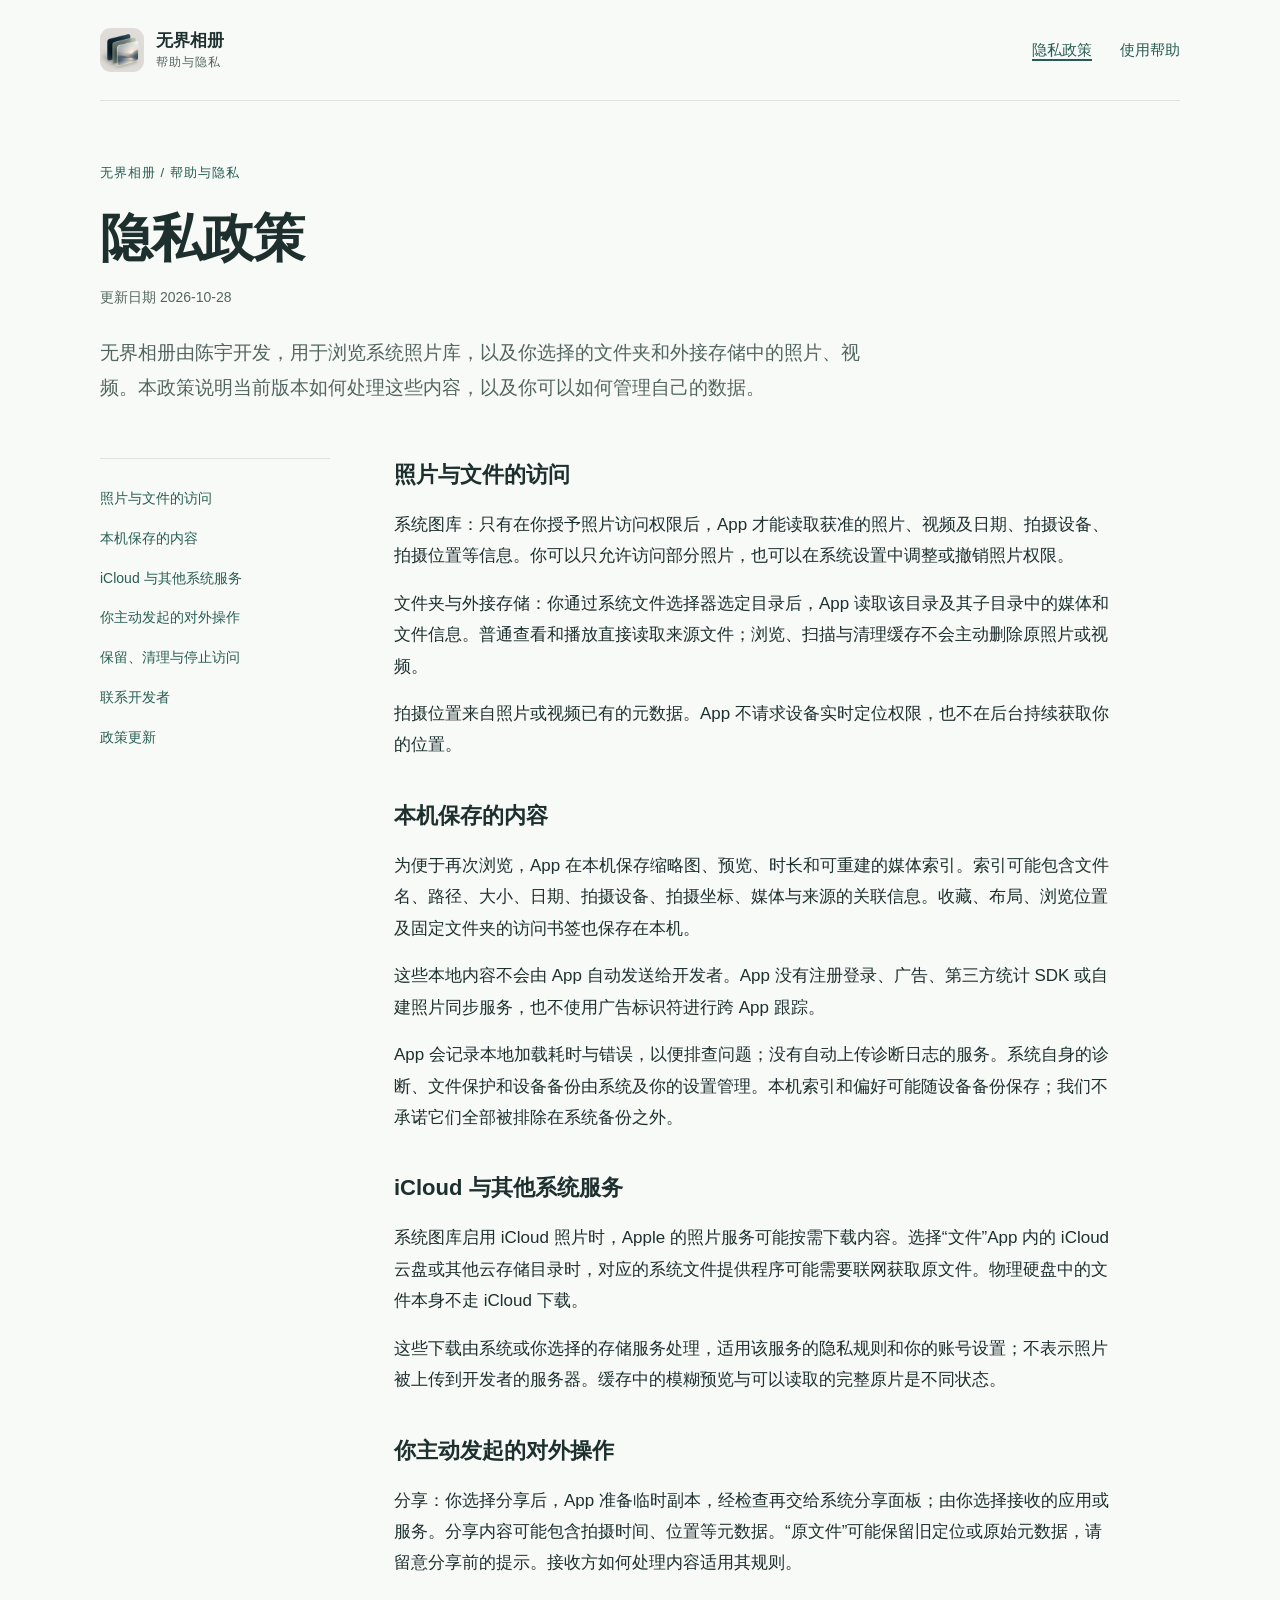
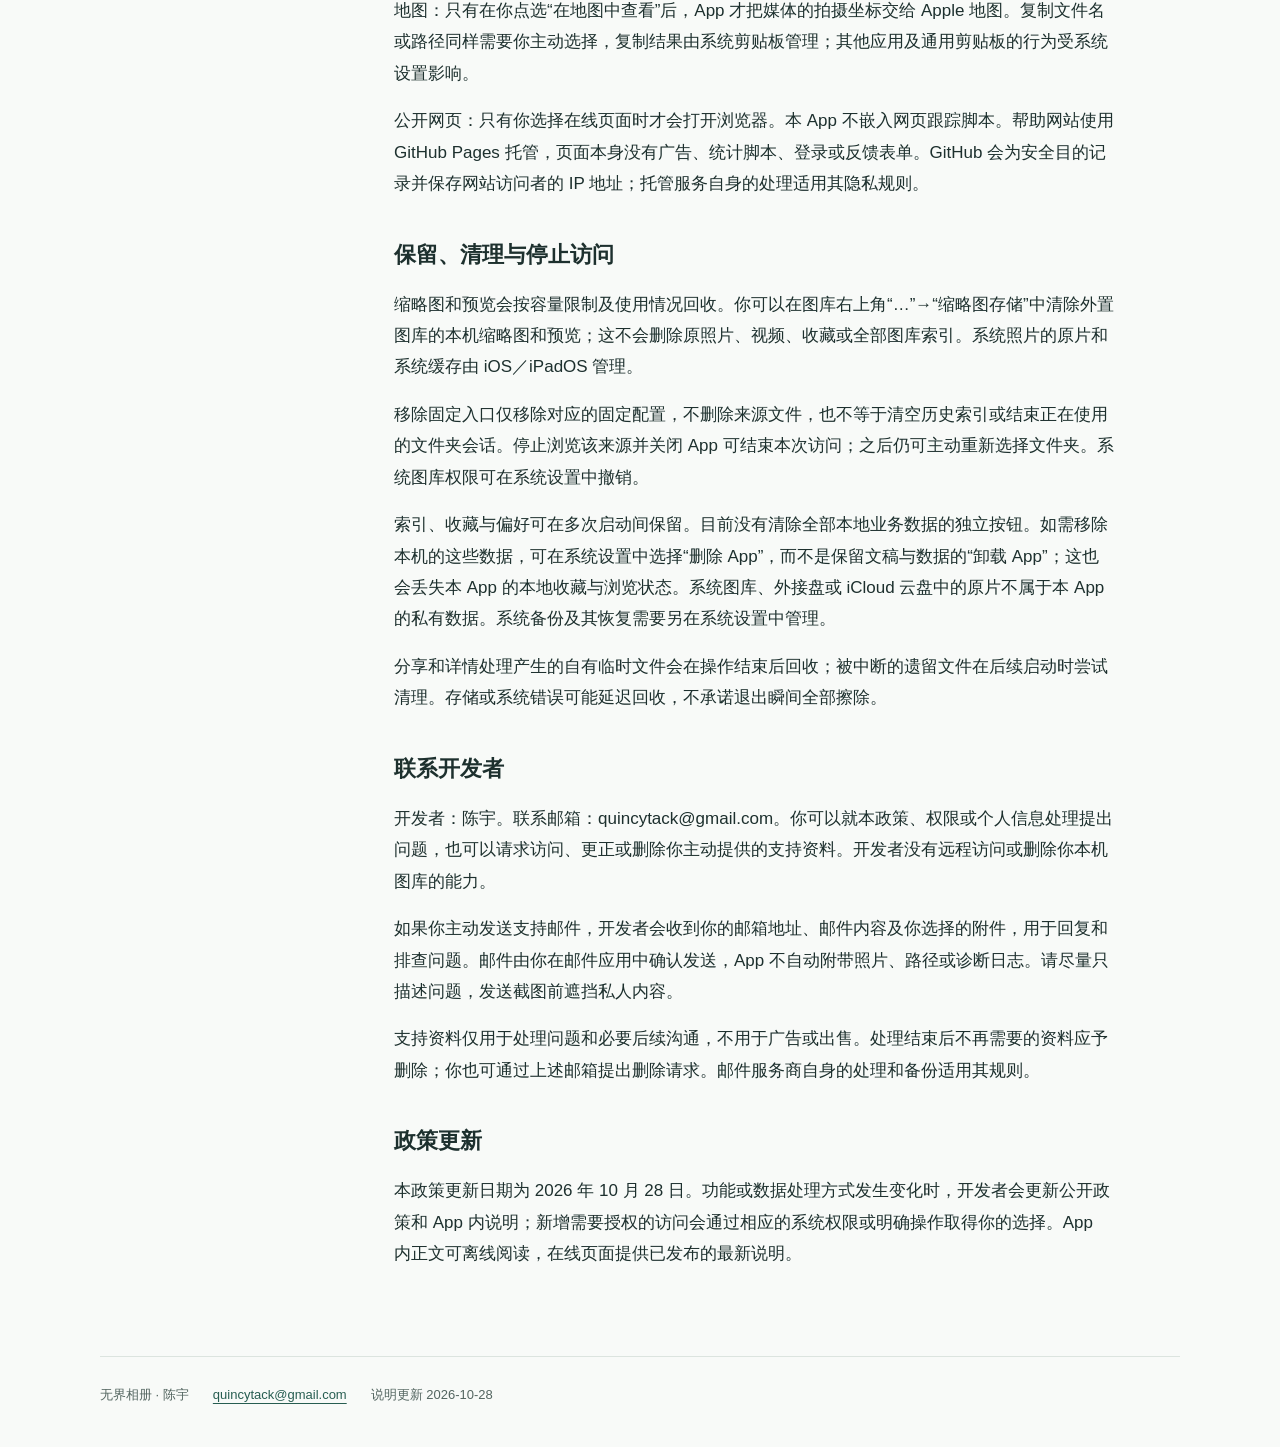
==== privacy.html @ c0c4c89c "Publish public privacy policy and support pages 做了什么 发布6个公开静态文件：3个HTML页面、样式、品牌图标和.nojekyll。  为什么 提供无" ====
<!doctype html>
<html lang="zh-CN"><head><meta charset="utf-8"><meta name="viewport" content="width=device-width, initial-scale=1">
<meta name="color-scheme" content="light dark"><meta name="description" content="无界相册的使用帮助、隐私政策与开发者联系方式。">
<title>隐私政策 · 无界相册</title><link rel="stylesheet" href="style.css"><link rel="icon" href="icon.png"></head>
<body><a class="skip" href="#main">跳到正文</a><header><a class="brand" href="index.html"><img src="icon.png" alt="" width="44" height="44"><span>无界相册<small>帮助与隐私</small></span></a><nav aria-label="主导航"><a href="privacy.html" aria-current="page">隐私政策</a><a href="support.html">使用帮助</a></nav></header>
<main id="main"><div class="document-heading"><p class="eyebrow">无界相册 / 帮助与隐私</p><h1>隐私政策</h1><p class="updated">更新日期 2026-10-28</p><p class="lede">无界相册由陈宇开发，用于浏览系统照片库，以及你选择的文件夹和外接存储中的照片、视频。本政策说明当前版本如何处理这些内容，以及你可以如何管理自己的数据。</p></div><div class="document-layout"><aside aria-label="本页目录"><a href="#section-1">照片与文件的访问</a><a href="#section-2">本机保存的内容</a><a href="#section-3">iCloud 与其他系统服务</a><a href="#section-4">你主动发起的对外操作</a><a href="#section-5">保留、清理与停止访问</a><a href="#section-6">联系开发者</a><a href="#section-7">政策更新</a></aside><article><section id="section-1"><h2>照片与文件的访问</h2><p>系统图库：只有在你授予照片访问权限后，App 才能读取获准的照片、视频及日期、拍摄设备、拍摄位置等信息。你可以只允许访问部分照片，也可以在系统设置中调整或撤销照片权限。</p><p>文件夹与外接存储：你通过系统文件选择器选定目录后，App 读取该目录及其子目录中的媒体和文件信息。普通查看和播放直接读取来源文件；浏览、扫描与清理缓存不会主动删除原照片或视频。</p><p>拍摄位置来自照片或视频已有的元数据。App 不请求设备实时定位权限，也不在后台持续获取你的位置。</p></section><section id="section-2"><h2>本机保存的内容</h2><p>为便于再次浏览，App 在本机保存缩略图、预览、时长和可重建的媒体索引。索引可能包含文件名、路径、大小、日期、拍摄设备、拍摄坐标、媒体与来源的关联信息。收藏、布局、浏览位置及固定文件夹的访问书签也保存在本机。</p><p>这些本地内容不会由 App 自动发送给开发者。App 没有注册登录、广告、第三方统计 SDK 或自建照片同步服务，也不使用广告标识符进行跨 App 跟踪。</p><p>App 会记录本地加载耗时与错误，以便排查问题；没有自动上传诊断日志的服务。系统自身的诊断、文件保护和设备备份由系统及你的设置管理。本机索引和偏好可能随设备备份保存；我们不承诺它们全部被排除在系统备份之外。</p></section><section id="section-3"><h2>iCloud 与其他系统服务</h2><p>系统图库启用 iCloud 照片时，Apple 的照片服务可能按需下载内容。选择“文件”App 内的 iCloud 云盘或其他云存储目录时，对应的系统文件提供程序可能需要联网获取原文件。物理硬盘中的文件本身不走 iCloud 下载。</p><p>这些下载由系统或你选择的存储服务处理，适用该服务的隐私规则和你的账号设置；不表示照片被上传到开发者的服务器。缓存中的模糊预览与可以读取的完整原片是不同状态。</p></section><section id="section-4"><h2>你主动发起的对外操作</h2><p>分享：你选择分享后，App 准备临时副本，经检查再交给系统分享面板；由你选择接收的应用或服务。分享内容可能包含拍摄时间、位置等元数据。“原文件”可能保留旧定位或原始元数据，请留意分享前的提示。接收方如何处理内容适用其规则。</p><p>地图：只有在你点选“在地图中查看”后，App 才把媒体的拍摄坐标交给 Apple 地图。复制文件名或路径同样需要你主动选择，复制结果由系统剪贴板管理；其他应用及通用剪贴板的行为受系统设置影响。</p><p>公开网页：只有你选择在线页面时才会打开浏览器。本 App 不嵌入网页跟踪脚本。帮助网站使用 GitHub Pages 托管，页面本身没有广告、统计脚本、登录或反馈表单。GitHub 会为安全目的记录并保存网站访问者的 IP 地址；托管服务自身的处理适用其隐私规则。</p></section><section id="section-5"><h2>保留、清理与停止访问</h2><p>缩略图和预览会按容量限制及使用情况回收。你可以在图库右上角“…”→“缩略图存储”中清除外置图库的本机缩略图和预览；这不会删除原照片、视频、收藏或全部图库索引。系统照片的原片和系统缓存由 iOS／iPadOS 管理。</p><p>移除固定入口仅移除对应的固定配置，不删除来源文件，也不等于清空历史索引或结束正在使用的文件夹会话。停止浏览该来源并关闭 App 可结束本次访问；之后仍可主动重新选择文件夹。系统图库权限可在系统设置中撤销。</p><p>索引、收藏与偏好可在多次启动间保留。目前没有清除全部本地业务数据的独立按钮。如需移除本机的这些数据，可在系统设置中选择“删除 App”，而不是保留文稿与数据的“卸载 App”；这也会丢失本 App 的本地收藏与浏览状态。系统图库、外接盘或 iCloud 云盘中的原片不属于本 App 的私有数据。系统备份及其恢复需要另在系统设置中管理。</p><p>分享和详情处理产生的自有临时文件会在操作结束后回收；被中断的遗留文件在后续启动时尝试清理。存储或系统错误可能延迟回收，不承诺退出瞬间全部擦除。</p></section><section id="section-6"><h2>联系开发者</h2><p>开发者：陈宇。联系邮箱：quincytack@gmail.com。你可以就本政策、权限或个人信息处理提出问题，也可以请求访问、更正或删除你主动提供的支持资料。开发者没有远程访问或删除你本机图库的能力。</p><p>如果你主动发送支持邮件，开发者会收到你的邮箱地址、邮件内容及你选择的附件，用于回复和排查问题。邮件由你在邮件应用中确认发送，App 不自动附带照片、路径或诊断日志。请尽量只描述问题，发送截图前遮挡私人内容。</p><p>支持资料仅用于处理问题和必要后续沟通，不用于广告或出售。处理结束后不再需要的资料应予删除；你也可通过上述邮箱提出删除请求。邮件服务商自身的处理和备份适用其规则。</p></section><section id="section-7"><h2>政策更新</h2><p>本政策更新日期为 2026 年 10 月 28 日。功能或数据处理方式发生变化时，开发者会更新公开政策和 App 内说明；新增需要授权的访问会通过相应的系统权限或明确操作取得你的选择。App 内正文可离线阅读，在线页面提供已发布的最新说明。</p></section></article></div></main><footer><span>无界相册 · 陈宇</span><a href="mailto:quincytack@gmail.com">quincytack@gmail.com</a><span>说明更新 2026-10-28</span></footer></body></html>
---- style.css ----
:root { color-scheme:light dark; --page:#f8faf8; --surface:#fff; --ink:#1d302e; --muted:#536560; --line:#dce4df; --accent:#275d51; }
* { box-sizing:border-box; }
html { scroll-padding-top:24px; }
body { margin:0; background:var(--page); color:var(--ink); font:17px/1.85 -apple-system,BlinkMacSystemFont,"Segoe UI","PingFang SC",sans-serif; }
a { color:var(--accent); text-underline-offset:4px; overflow-wrap:anywhere; }
a:focus-visible { outline:3px solid var(--accent); outline-offset:5px; border-radius:4px; }
header, main, footer { width:min(1080px,calc(100% - 48px)); margin:auto; }
header { display:flex; align-items:center; justify-content:space-between; gap:28px; padding:28px 0; border-bottom:1px solid var(--line); }
.brand { display:flex; align-items:center; gap:12px; color:var(--ink); text-decoration:none; font-weight:650; line-height:1.45; }
.brand img { border-radius:11px; }
.brand small { display:block; color:var(--muted); font-size:12px; font-weight:400; letter-spacing:1px; }
nav { display:flex; gap:28px; font-size:15px; }
nav a { text-decoration:none; }
nav a[aria-current] { text-decoration:underline; text-decoration-thickness:2px; }
h1,h2,p { margin-top:0; }
h1 { font-size:clamp(32px,5vw,52px); line-height:1.3; letter-spacing:-1px; margin-bottom:24px; }
h2 { font-size:22px; line-height:1.5; margin-bottom:18px; }
.intro { padding:76px 0 40px; }
.eyebrow { font-size:13px; color:var(--accent); letter-spacing:1px; margin-bottom:20px; }
.lede { max-width:780px; color:var(--muted); font-size:19px; }
.entries { display:grid; grid-template-columns:1fr 1fr; gap:20px; }
.entry { display:block; padding:28px; background:var(--surface); border:1px solid var(--line); border-radius:18px; text-decoration:none; color:var(--ink); }
.entry h2 { display:flex; justify-content:space-between; }
.entry p { color:var(--muted); margin-bottom:0; }
.entry:hover { border-color:var(--accent); }
.contact { padding:48px 0 28px; max-width:720px; }
.contact p:last-child { color:var(--muted); font-size:15px; }
.document-heading { padding:60px 0 34px; }
.document-heading h1 { margin-bottom:12px; }
.updated { color:var(--muted); font-size:14px; margin-bottom:24px; }
.document-layout { display:grid; grid-template-columns:230px minmax(0,720px); gap:64px; padding-bottom:48px; }
aside { align-self:start; border-top:1px solid var(--line); padding-top:20px; }
aside a { display:block; padding:7px 0; font-size:14px; text-decoration:none; }
article section { margin-bottom:38px; }
article p { margin-bottom:16px; overflow-wrap:anywhere; }
footer { border-top:1px solid var(--line); padding:26px 0 40px; display:flex; flex-wrap:wrap; gap:10px 24px; color:var(--muted); font-size:13px; }
.skip { position:absolute; left:24px; top:-80px; background:var(--surface); padding:8px 16px; z-index:2; }
.skip:focus { top:8px; }
@media (max-width:760px) { .document-layout { display:block; } aside { margin-bottom:36px; display:flex; flex-wrap:wrap; gap:2px 18px; } .entries { grid-template-columns:1fr; } .intro { padding-top:48px; } }
@media (max-width:480px) { header,main,footer { width:calc(100% - 36px); } header { align-items:flex-start; gap:20px; flex-direction:column; } nav { gap:24px; } .document-heading { padding-top:40px; } .lede { font-size:17px; } h2 { font-size:20px; } }
@media (prefers-color-scheme:dark) { :root { --page:#131d1b; --surface:#1c2825; --ink:#e4ebe7; --muted:#b4c5bd; --line:#3b4e46; --accent:#a1d3bf; } }
@media print { aside,nav,.skip { display:none; } body { color:#000; background:#fff; font-size:11pt; } .document-layout { display:block; } header,main,footer { width:100%; } article section { break-inside:avoid; } a { color:inherit; } }
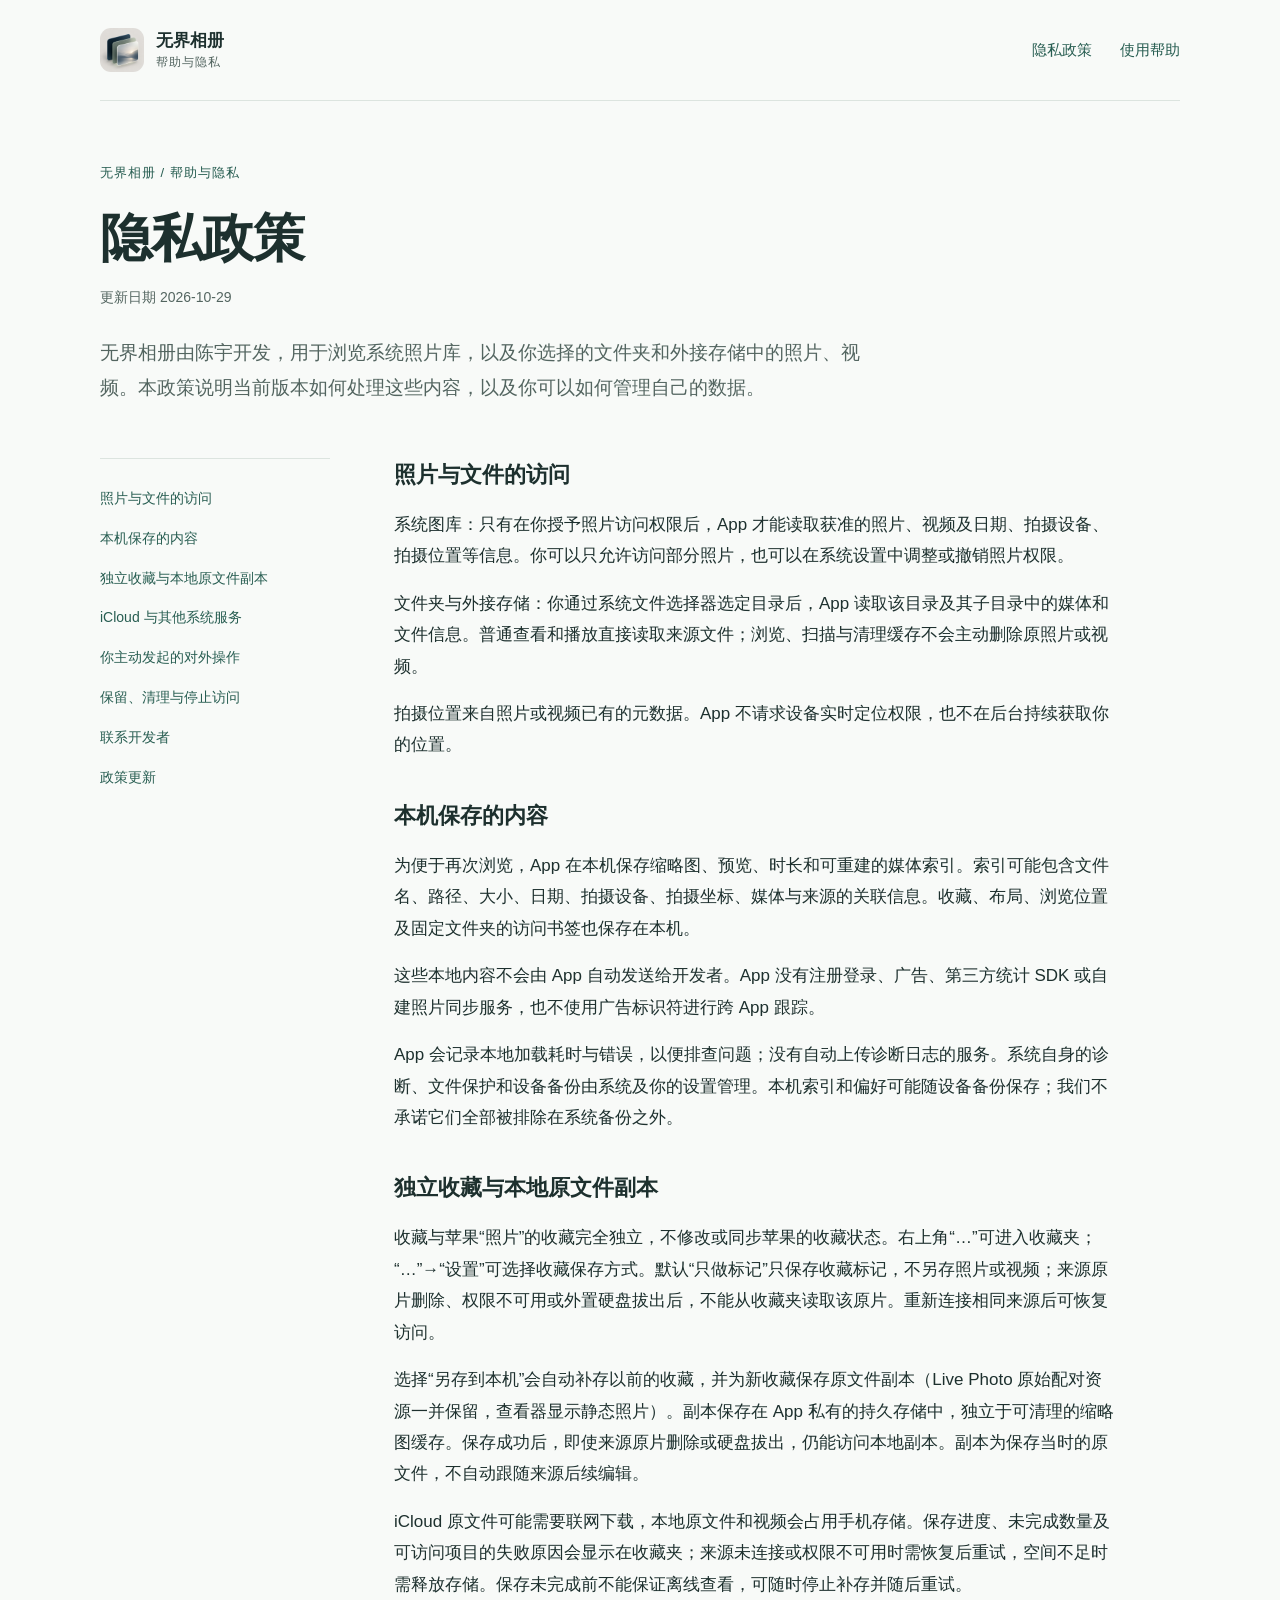
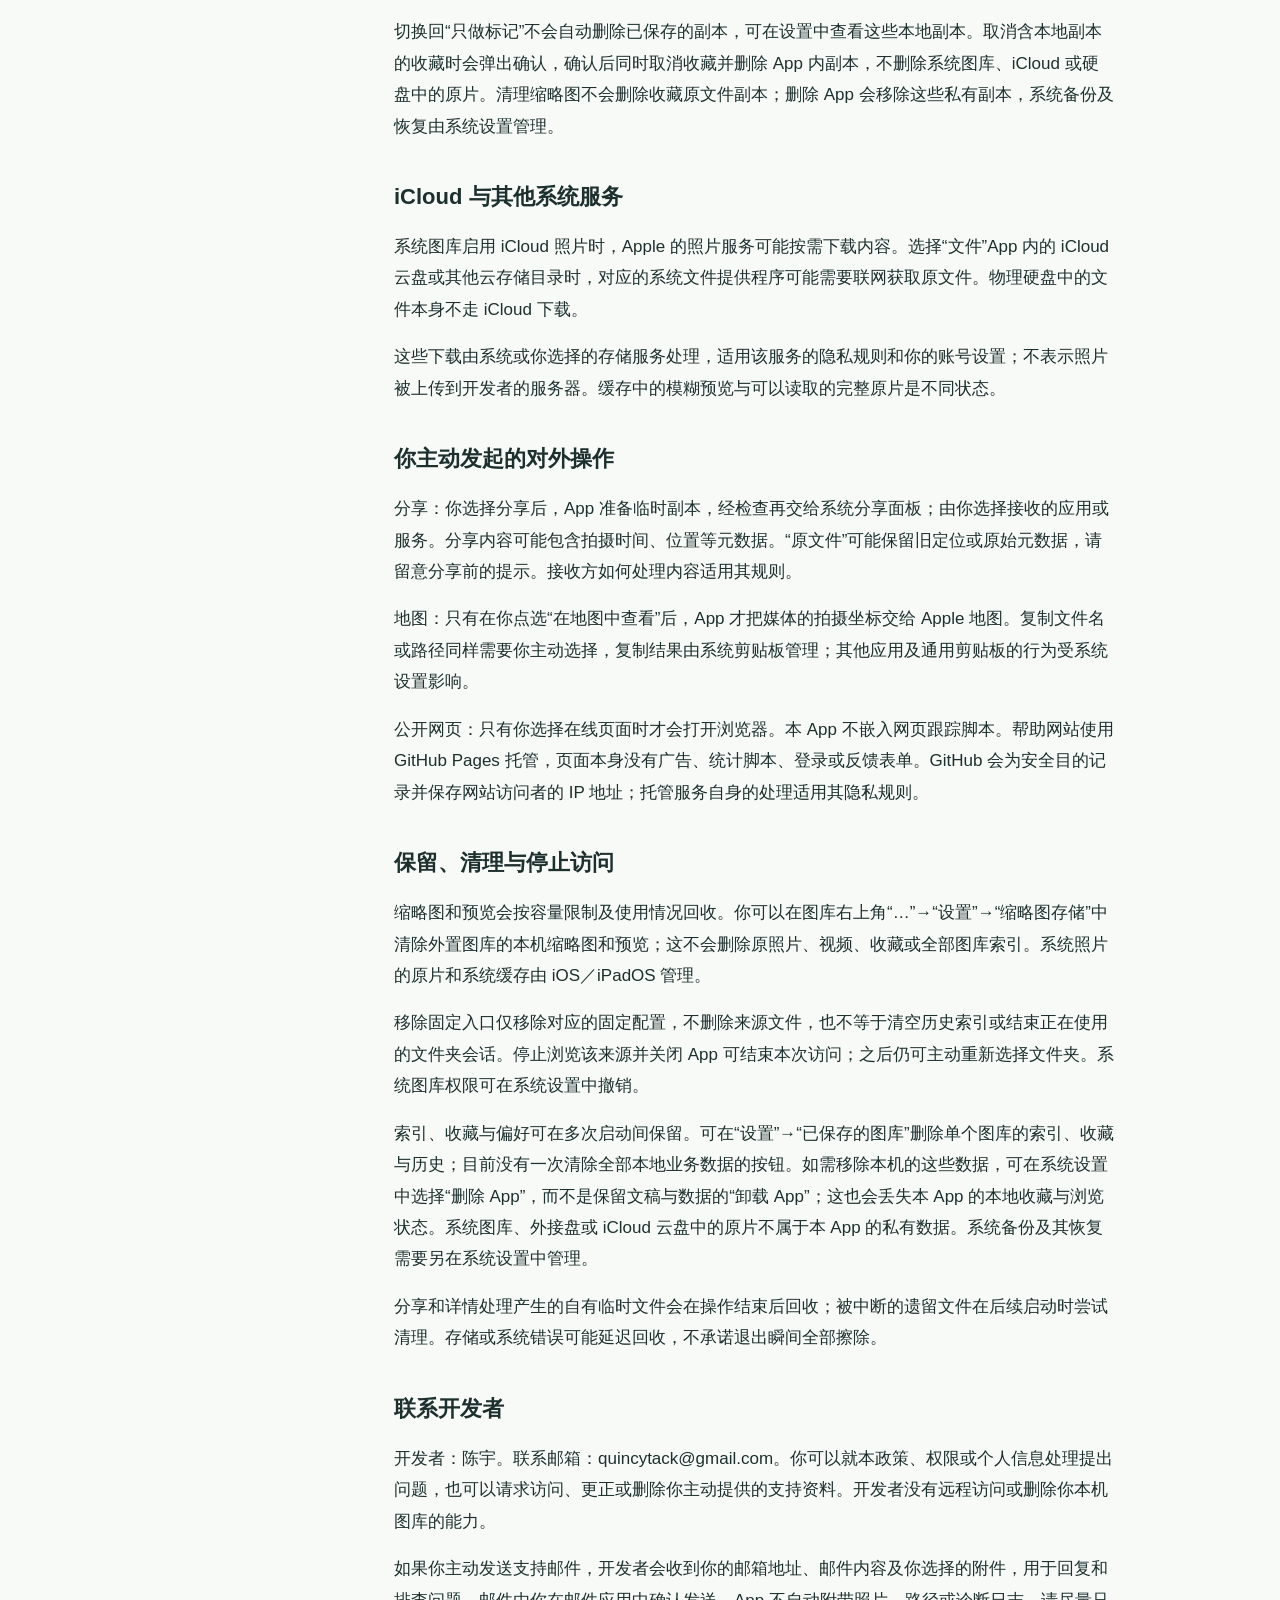
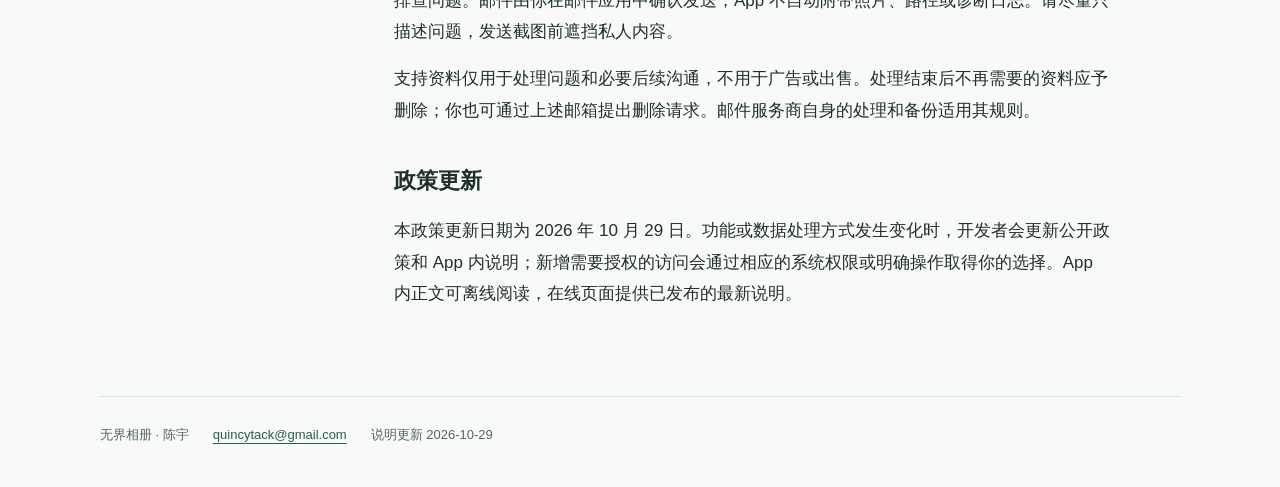
==== commit ed2128f5: "更新至包内 2026-10-29 版：privacy.html" ====
--- a/privacy.html
+++ b/privacy.html
@@ -1,6 +1,7 @@
 <!doctype html>
 <html lang="zh-CN"><head><meta charset="utf-8"><meta name="viewport" content="width=device-width, initial-scale=1">
-<meta name="color-scheme" content="light dark"><meta name="description" content="无界相册的使用帮助、隐私政策与开发者联系方式。">
+<meta name="color-scheme" content="light dark"><meta name="description" content="无界相册由陈宇开发，用于浏览系统照片库，以及你选择的文件夹和外接存储中的照片、视频。本政策说明当前版本如何处理这些内容，以及你可以如何管理自己的数据。">
 <title>隐私政策 · 无界相册</title><link rel="stylesheet" href="style.css"><link rel="icon" href="icon.png"></head>
-<body><a class="skip" href="#main">跳到正文</a><header><a class="brand" href="index.html"><img src="icon.png" alt="" width="44" height="44"><span>无界相册<small>帮助与隐私</small></span></a><nav aria-label="主导航"><a href="privacy.html" aria-current="page">隐私政策</a><a href="support.html">使用帮助</a></nav></header>
-<main id="main"><div class="document-heading"><p class="eyebrow">无界相册 / 帮助与隐私</p><h1>隐私政策</h1><p class="updated">更新日期 2026-10-28</p><p class="lede">无界相册由陈宇开发，用于浏览系统照片库，以及你选择的文件夹和外接存储中的照片、视频。本政策说明当前版本如何处理这些内容，以及你可以如何管理自己的数据。</p></div><div class="document-layout"><aside aria-label="本页目录"><a href="#section-1">照片与文件的访问</a><a href="#section-2">本机保存的内容</a><a href="#section-3">iCloud 与其他系统服务</a><a href="#section-4">你主动发起的对外操作</a><a href="#section-5">保留、清理与停止访问</a><a href="#section-6">联系开发者</a><a href="#section-7">政策更新</a></aside><article><section id="section-1"><h2>照片与文件的访问</h2><p>系统图库：只有在你授予照片访问权限后，App 才能读取获准的照片、视频及日期、拍摄设备、拍摄位置等信息。你可以只允许访问部分照片，也可以在系统设置中调整或撤销照片权限。</p><p>文件夹与外接存储：你通过系统文件选择器选定目录后，App 读取该目录及其子目录中的媒体和文件信息。普通查看和播放直接读取来源文件；浏览、扫描与清理缓存不会主动删除原照片或视频。</p><p>拍摄位置来自照片或视频已有的元数据。App 不请求设备实时定位权限，也不在后台持续获取你的位置。</p></section><section id="section-2"><h2>本机保存的内容</h2><p>为便于再次浏览，App 在本机保存缩略图、预览、时长和可重建的媒体索引。索引可能包含文件名、路径、大小、日期、拍摄设备、拍摄坐标、媒体与来源的关联信息。收藏、布局、浏览位置及固定文件夹的访问书签也保存在本机。</p><p>这些本地内容不会由 App 自动发送给开发者。App 没有注册登录、广告、第三方统计 SDK 或自建照片同步服务，也不使用广告标识符进行跨 App 跟踪。</p><p>App 会记录本地加载耗时与错误，以便排查问题；没有自动上传诊断日志的服务。系统自身的诊断、文件保护和设备备份由系统及你的设置管理。本机索引和偏好可能随设备备份保存；我们不承诺它们全部被排除在系统备份之外。</p></section><section id="section-3"><h2>iCloud 与其他系统服务</h2><p>系统图库启用 iCloud 照片时，Apple 的照片服务可能按需下载内容。选择“文件”App 内的 iCloud 云盘或其他云存储目录时，对应的系统文件提供程序可能需要联网获取原文件。物理硬盘中的文件本身不走 iCloud 下载。</p><p>这些下载由系统或你选择的存储服务处理，适用该服务的隐私规则和你的账号设置；不表示照片被上传到开发者的服务器。缓存中的模糊预览与可以读取的完整原片是不同状态。</p></section><section id="section-4"><h2>你主动发起的对外操作</h2><p>分享：你选择分享后，App 准备临时副本，经检查再交给系统分享面板；由你选择接收的应用或服务。分享内容可能包含拍摄时间、位置等元数据。“原文件”可能保留旧定位或原始元数据，请留意分享前的提示。接收方如何处理内容适用其规则。</p><p>地图：只有在你点选“在地图中查看”后，App 才把媒体的拍摄坐标交给 Apple 地图。复制文件名或路径同样需要你主动选择，复制结果由系统剪贴板管理；其他应用及通用剪贴板的行为受系统设置影响。</p><p>公开网页：只有你选择在线页面时才会打开浏览器。本 App 不嵌入网页跟踪脚本。帮助网站使用 GitHub Pages 托管，页面本身没有广告、统计脚本、登录或反馈表单。GitHub 会为安全目的记录并保存网站访问者的 IP 地址；托管服务自身的处理适用其隐私规则。</p></section><section id="section-5"><h2>保留、清理与停止访问</h2><p>缩略图和预览会按容量限制及使用情况回收。你可以在图库右上角“…”→“缩略图存储”中清除外置图库的本机缩略图和预览；这不会删除原照片、视频、收藏或全部图库索引。系统照片的原片和系统缓存由 iOS／iPadOS 管理。</p><p>移除固定入口仅移除对应的固定配置，不删除来源文件，也不等于清空历史索引或结束正在使用的文件夹会话。停止浏览该来源并关闭 App 可结束本次访问；之后仍可主动重新选择文件夹。系统图库权限可在系统设置中撤销。</p><p>索引、收藏与偏好可在多次启动间保留。目前没有清除全部本地业务数据的独立按钮。如需移除本机的这些数据，可在系统设置中选择“删除 App”，而不是保留文稿与数据的“卸载 App”；这也会丢失本 App 的本地收藏与浏览状态。系统图库、外接盘或 iCloud 云盘中的原片不属于本 App 的私有数据。系统备份及其恢复需要另在系统设置中管理。</p><p>分享和详情处理产生的自有临时文件会在操作结束后回收；被中断的遗留文件在后续启动时尝试清理。存储或系统错误可能延迟回收，不承诺退出瞬间全部擦除。</p></section><section id="section-6"><h2>联系开发者</h2><p>开发者：陈宇。联系邮箱：quincytack@gmail.com。你可以就本政策、权限或个人信息处理提出问题，也可以请求访问、更正或删除你主动提供的支持资料。开发者没有远程访问或删除你本机图库的能力。</p><p>如果你主动发送支持邮件，开发者会收到你的邮箱地址、邮件内容及你选择的附件，用于回复和排查问题。邮件由你在邮件应用中确认发送，App 不自动附带照片、路径或诊断日志。请尽量只描述问题，发送截图前遮挡私人内容。</p><p>支持资料仅用于处理问题和必要后续沟通，不用于广告或出售。处理结束后不再需要的资料应予删除；你也可通过上述邮箱提出删除请求。邮件服务商自身的处理和备份适用其规则。</p></section><section id="section-7"><h2>政策更新</h2><p>本政策更新日期为 2026 年 10 月 28 日。功能或数据处理方式发生变化时，开发者会更新公开政策和 App 内说明；新增需要授权的访问会通过相应的系统权限或明确操作取得你的选择。App 内正文可离线阅读，在线页面提供已发布的最新说明。</p></section></article></div></main><footer><span>无界相册 · 陈宇</span><a href="mailto:quincytack@gmail.com">quincytack@gmail.com</a><span>说明更新 2026-10-28</span></footer></body></html>+<body><a class="skip" href="#main">跳到正文</a><header><a class="brand" href="index.html"><img src="icon.png" alt="" width="44" height="44"><span>无界相册<small>帮助与隐私</small></span></a><nav aria-label="主导航"><a href="privacy.html">隐私政策</a><a href="support.html">使用帮助</a></nav></header>
+<main id="main"><div class="document-heading"><p class="eyebrow">无界相册 / 帮助与隐私</p><h1>隐私政策</h1><p class="updated">更新日期 2026-10-29</p><p class="lede">无界相册由陈宇开发，用于浏览系统照片库，以及你选择的文件夹和外接存储中的照片、视频。本政策说明当前版本如何处理这些内容，以及你可以如何管理自己的数据。</p></div><div class="document-layout"><aside aria-label="本页目录"><a href="#section-1">照片与文件的访问</a><a href="#section-2">本机保存的内容</a><a href="#section-3">独立收藏与本地原文件副本</a><a href="#section-4">iCloud 与其他系统服务</a><a href="#section-5">你主动发起的对外操作</a><a href="#section-6">保留、清理与停止访问</a><a href="#section-7">联系开发者</a><a href="#section-8">政策更新</a></aside><article><section id="section-1"><h2>照片与文件的访问</h2><p>系统图库：只有在你授予照片访问权限后，App 才能读取获准的照片、视频及日期、拍摄设备、拍摄位置等信息。你可以只允许访问部分照片，也可以在系统设置中调整或撤销照片权限。</p><p>文件夹与外接存储：你通过系统文件选择器选定目录后，App 读取该目录及其子目录中的媒体和文件信息。普通查看和播放直接读取来源文件；浏览、扫描与清理缓存不会主动删除原照片或视频。</p><p>拍摄位置来自照片或视频已有的元数据。App 不请求设备实时定位权限，也不在后台持续获取你的位置。</p></section><section id="section-2"><h2>本机保存的内容</h2><p>为便于再次浏览，App 在本机保存缩略图、预览、时长和可重建的媒体索引。索引可能包含文件名、路径、大小、日期、拍摄设备、拍摄坐标、媒体与来源的关联信息。收藏、布局、浏览位置及固定文件夹的访问书签也保存在本机。</p><p>这些本地内容不会由 App 自动发送给开发者。App 没有注册登录、广告、第三方统计 SDK 或自建照片同步服务，也不使用广告标识符进行跨 App 跟踪。</p><p>App 会记录本地加载耗时与错误，以便排查问题；没有自动上传诊断日志的服务。系统自身的诊断、文件保护和设备备份由系统及你的设置管理。本机索引和偏好可能随设备备份保存；我们不承诺它们全部被排除在系统备份之外。</p></section><section id="section-3"><h2>独立收藏与本地原文件副本</h2><p>收藏与苹果“照片”的收藏完全独立，不修改或同步苹果的收藏状态。右上角“…”可进入收藏夹；“…”→“设置”可选择收藏保存方式。默认“只做标记”只保存收藏标记，不另存照片或视频；来源原片删除、权限不可用或外置硬盘拔出后，不能从收藏夹读取该原片。重新连接相同来源后可恢复访问。</p><p>选择“另存到本机”会自动补存以前的收藏，并为新收藏保存原文件副本（Live Photo 原始配对资源一并保留，查看器显示静态照片）。副本保存在 App 私有的持久存储中，独立于可清理的缩略图缓存。保存成功后，即使来源原片删除或硬盘拔出，仍能访问本地副本。副本为保存当时的原文件，不自动跟随来源后续编辑。</p><p>iCloud 原文件可能需要联网下载，本地原文件和视频会占用手机存储。保存进度、未完成数量及可访问项目的失败原因会显示在收藏夹；来源未连接或权限不可用时需恢复后重试，空间不足时需释放存储。保存未完成前不能保证离线查看，可随时停止补存并随后重试。</p><p>切换回“只做标记”不会自动删除已保存的副本，可在设置中查看这些本地副本。取消含本地副本的收藏时会弹出确认，确认后同时取消收藏并删除 App 内副本，不删除系统图库、iCloud 或硬盘中的原片。清理缩略图不会删除收藏原文件副本；删除 App 会移除这些私有副本，系统备份及恢复由系统设置管理。</p></section><section id="section-4"><h2>iCloud 与其他系统服务</h2><p>系统图库启用 iCloud 照片时，Apple 的照片服务可能按需下载内容。选择“文件”App 内的 iCloud 云盘或其他云存储目录时，对应的系统文件提供程序可能需要联网获取原文件。物理硬盘中的文件本身不走 iCloud 下载。</p><p>这些下载由系统或你选择的存储服务处理，适用该服务的隐私规则和你的账号设置；不表示照片被上传到开发者的服务器。缓存中的模糊预览与可以读取的完整原片是不同状态。</p></section><section id="section-5"><h2>你主动发起的对外操作</h2><p>分享：你选择分享后，App 准备临时副本，经检查再交给系统分享面板；由你选择接收的应用或服务。分享内容可能包含拍摄时间、位置等元数据。“原文件”可能保留旧定位或原始元数据，请留意分享前的提示。接收方如何处理内容适用其规则。</p><p>地图：只有在你点选“在地图中查看”后，App 才把媒体的拍摄坐标交给 Apple 地图。复制文件名或路径同样需要你主动选择，复制结果由系统剪贴板管理；其他应用及通用剪贴板的行为受系统设置影响。</p><p>公开网页：只有你选择在线页面时才会打开浏览器。本 App 不嵌入网页跟踪脚本。帮助网站使用 GitHub Pages 托管，页面本身没有广告、统计脚本、登录或反馈表单。GitHub 会为安全目的记录并保存网站访问者的 IP 地址；托管服务自身的处理适用其隐私规则。</p></section><section id="section-6"><h2>保留、清理与停止访问</h2><p>缩略图和预览会按容量限制及使用情况回收。你可以在图库右上角“…”→“设置”→“缩略图存储”中清除外置图库的本机缩略图和预览；这不会删除原照片、视频、收藏或全部图库索引。系统照片的原片和系统缓存由 iOS／iPadOS 管理。</p><p>移除固定入口仅移除对应的固定配置，不删除来源文件，也不等于清空历史索引或结束正在使用的文件夹会话。停止浏览该来源并关闭 App 可结束本次访问；之后仍可主动重新选择文件夹。系统图库权限可在系统设置中撤销。</p><p>索引、收藏与偏好可在多次启动间保留。可在“设置”→“已保存的图库”删除单个图库的索引、收藏与历史；目前没有一次清除全部本地业务数据的按钮。如需移除本机的这些数据，可在系统设置中选择“删除 App”，而不是保留文稿与数据的“卸载 App”；这也会丢失本 App 的本地收藏与浏览状态。系统图库、外接盘或 iCloud 云盘中的原片不属于本 App 的私有数据。系统备份及其恢复需要另在系统设置中管理。</p><p>分享和详情处理产生的自有临时文件会在操作结束后回收；被中断的遗留文件在后续启动时尝试清理。存储或系统错误可能延迟回收，不承诺退出瞬间全部擦除。</p></section><section id="section-7"><h2>联系开发者</h2><p>开发者：陈宇。联系邮箱：quincytack@gmail.com。你可以就本政策、权限或个人信息处理提出问题，也可以请求访问、更正或删除你主动提供的支持资料。开发者没有远程访问或删除你本机图库的能力。</p><p>如果你主动发送支持邮件，开发者会收到你的邮箱地址、邮件内容及你选择的附件，用于回复和排查问题。邮件由你在邮件应用中确认发送，App 不自动附带照片、路径或诊断日志。请尽量只描述问题，发送截图前遮挡私人内容。</p><p>支持资料仅用于处理问题和必要后续沟通，不用于广告或出售。处理结束后不再需要的资料应予删除；你也可通过上述邮箱提出删除请求。邮件服务商自身的处理和备份适用其规则。</p></section><section id="section-8"><h2>政策更新</h2><p>本政策更新日期为 2026 年 10 月 29 日。功能或数据处理方式发生变化时，开发者会更新公开政策和 App 内说明；新增需要授权的访问会通过相应的系统权限或明确操作取得你的选择。App 内正文可离线阅读，在线页面提供已发布的最新说明。</p></section></article></div></main>
+<footer><span>无界相册 · 陈宇</span><a href="mailto:quincytack@gmail.com">quincytack@gmail.com</a><span>说明更新 2026-10-29</span></footer></body></html>
